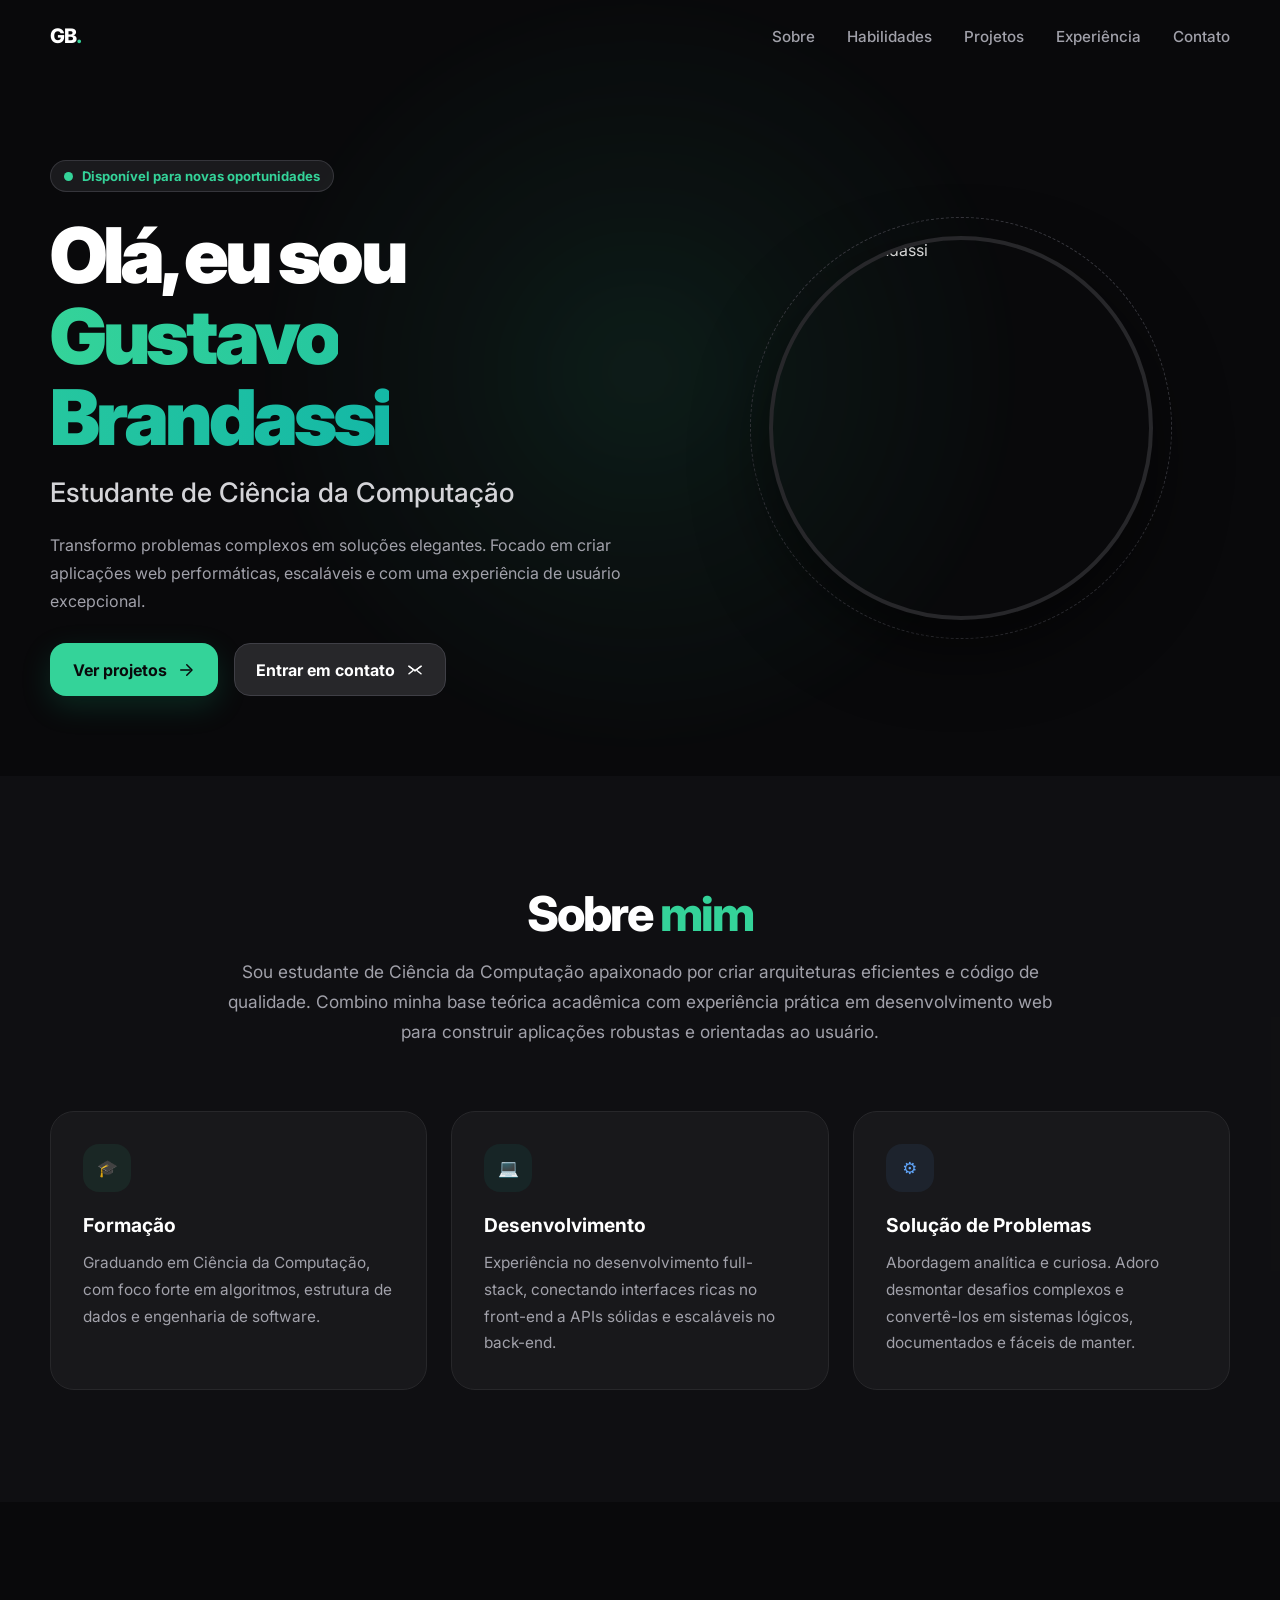
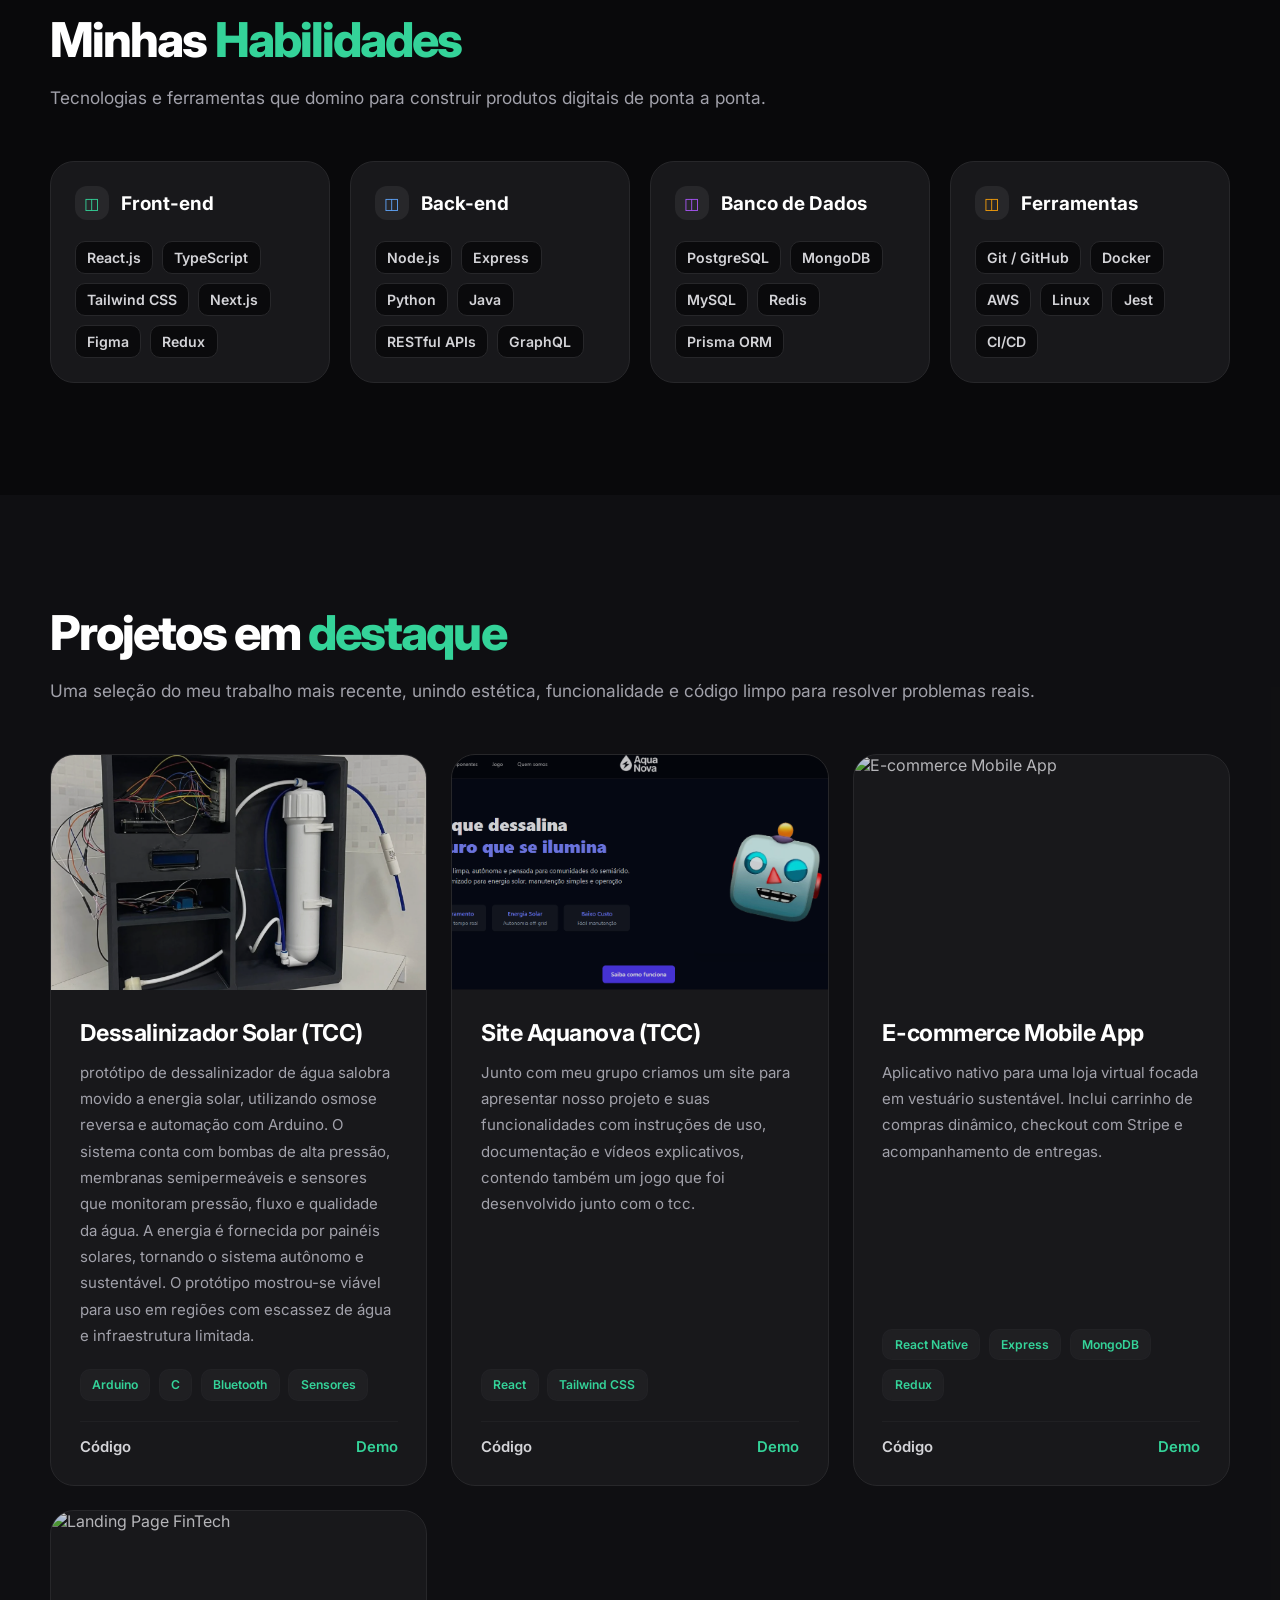
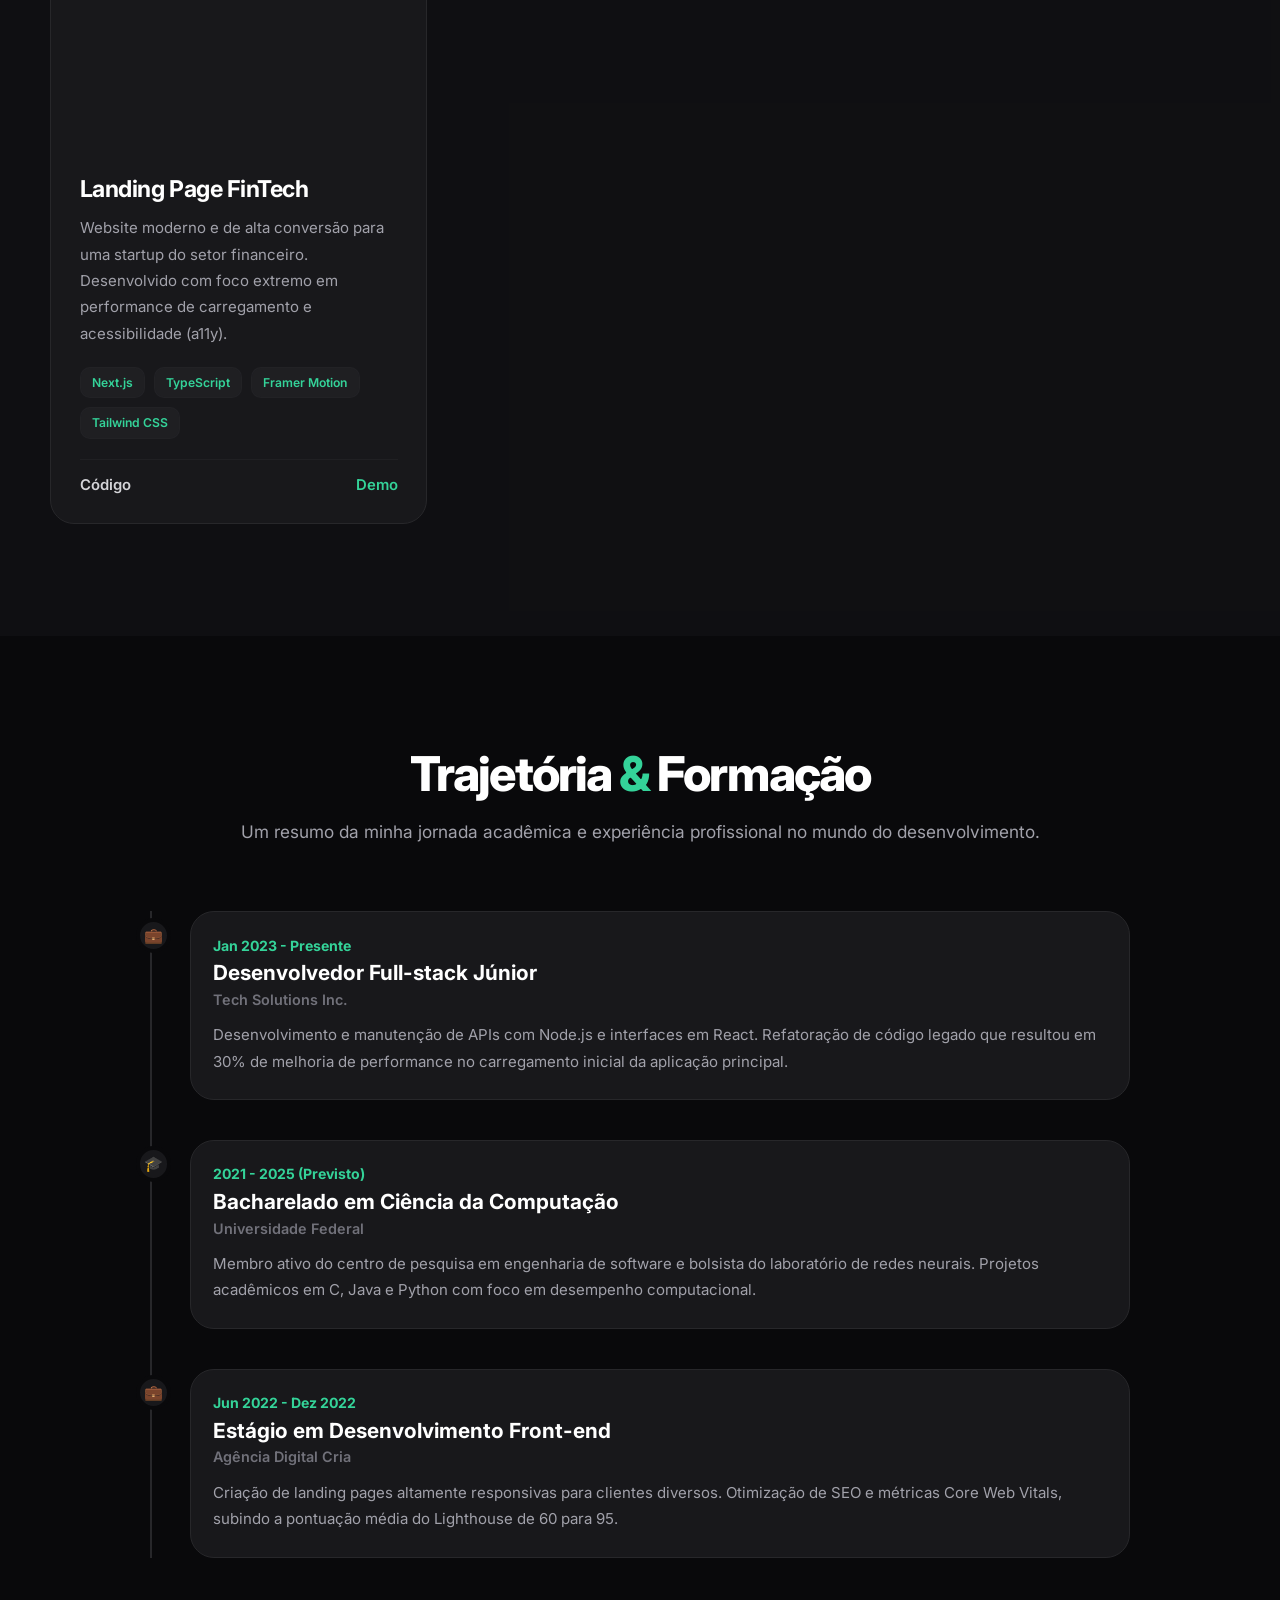
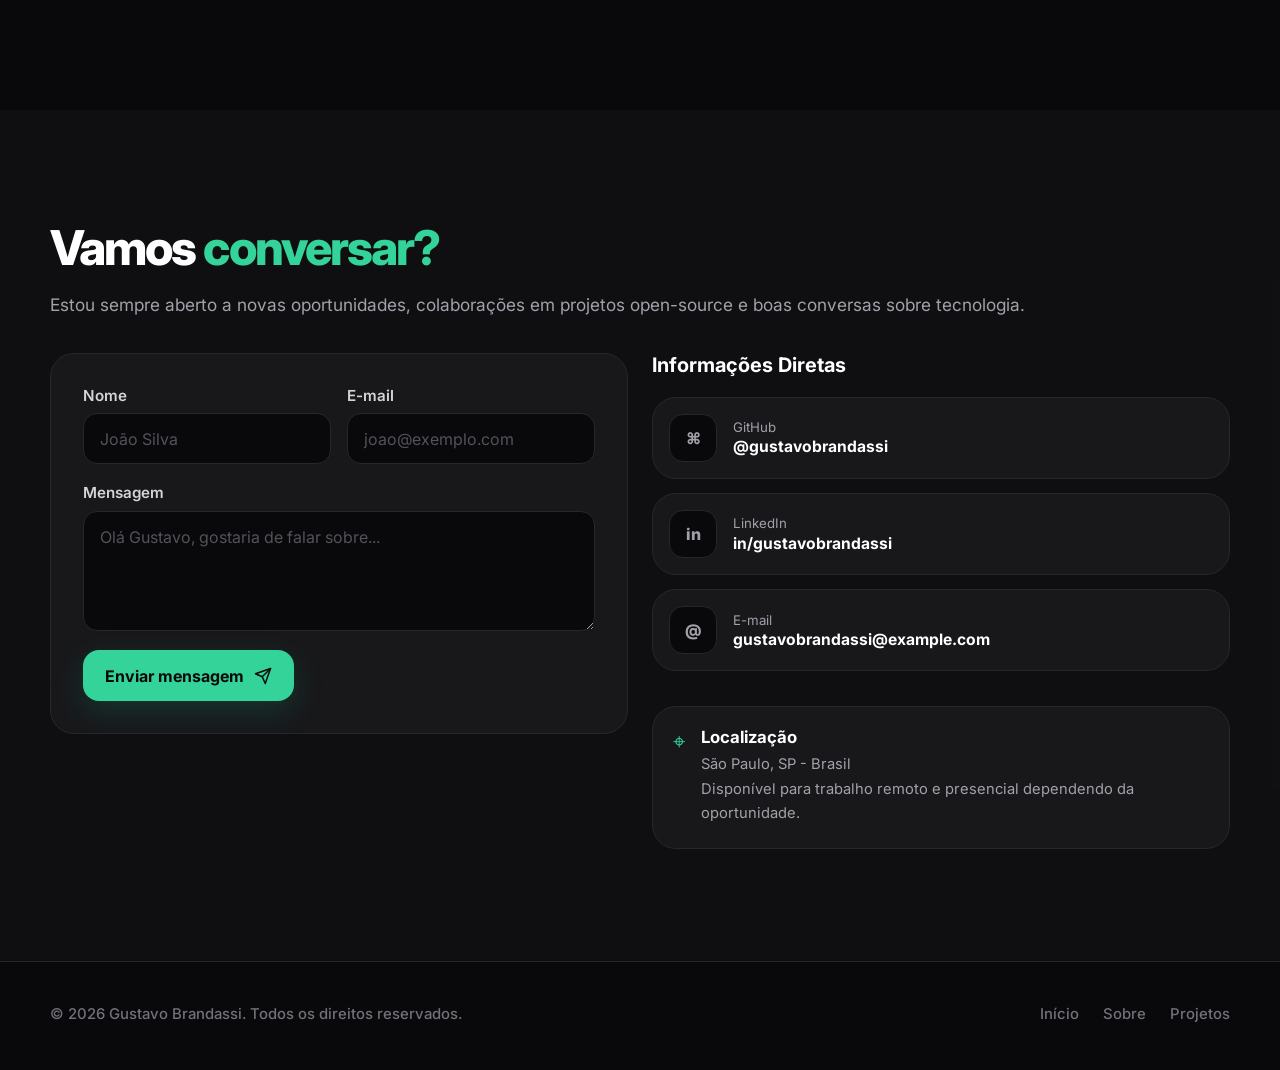
==== index.html @ c61f220d "quase pronto" ====
<!DOCTYPE html>
<html lang="pt-BR">
<head>
  <meta charset="UTF-8" />
  <meta name="viewport" content="width=device-width, initial-scale=1.0" />
  <title>Modern Personal Portfolio</title>
  <meta name="description" content="Portfólio pessoal de Gustavo Brandassi, estudante de Ciência da Computação." />
  <link rel="preconnect" href="https://fonts.googleapis.com">
  <link rel="preconnect" href="https://fonts.gstatic.com" crossorigin>
  <link href="https://fonts.googleapis.com/css2?family=Inter:wght@400;500;600;700;800;900&display=swap" rel="stylesheet">
  <link rel="stylesheet" href="styles.css" />
</head>
<body>
  <div class="page-shell">
    <header class="site-header" id="top">
      <div class="container nav-bar">
        <a class="brand" href="#hero">GB<span>.</span></a>

        <nav class="desktop-nav" aria-label="Navegação principal">
          <a href="#sobre">Sobre</a>
          <a href="#habilidades">Habilidades</a>
          <a href="#projetos">Projetos</a>
          <a href="#experiencia">Experiência</a>
          <a href="#contato">Contato</a>
        </nav>

        <button class="menu-toggle" type="button" aria-expanded="false" aria-controls="mobile-menu">
          <span class="sr-only">Abrir menu</span>
          <svg class="icon icon-menu" viewBox="0 0 24 24" aria-hidden="true"><path d="M4 6h16M4 12h16M4 18h16"/></svg>
          <svg class="icon icon-close" viewBox="0 0 24 24" aria-hidden="true"><path d="M6 6l12 12M18 6L6 18"/></svg>
        </button>
      </div>

      <div class="mobile-menu" id="mobile-menu">
        <a href="#sobre">Sobre</a>
        <a href="#habilidades">Habilidades</a>
        <a href="#projetos">Projetos</a>
        <a href="#experiencia">Experiência</a>
        <a href="#contato">Contato</a>
      </div>
    </header>

    <main>
      <section class="hero section" id="hero">
        <div class="hero-glow"></div>
        <div class="container hero-grid">
          <div class="hero-copy reveal">
            <div class="pill">
              <span class="pulse-dot"></span>
              Disponível para novas oportunidades
            </div>
            <h1>Olá, eu sou <br><span>Gustavo Brandassi</span></h1>
            <h2>Estudante de Ciência da Computação <br class="hide-sm"> </h2>
            <p>Transformo problemas complexos em soluções elegantes. Focado em criar aplicações web performáticas, escaláveis e com uma experiência de usuário excepcional.</p>
            <div class="hero-actions">
              <a class="btn btn-primary" href="#projetos">Ver projetos <svg class="btn-icon" viewBox="0 0 24 24" aria-hidden="true"><path d="M5 12h12M13 5l7 7-7 7"/></svg></a>
              <a class="btn btn-secondary" href="#contato">Entrar em contato <svg class="btn-icon" viewBox="0 0 24 24" aria-hidden="true"><path d="M4 4h16v16H4z" opacity="0"/><path d="M4 7l8 6 8-6"/><path d="M4 7l8 6 8-6"/><path d="M4 17l5-4"/><path d="M20 17l-5-4"/></svg></a>
            </div>
          </div>
          <div class="hero-visual reveal reveal-delay-1">
            <div class="portrait-ring">
              <div class="portrait-wrap">
                <img src="curriculo.png" alt="Gustavo Brandassi" />
              </div>
              <div class="spin-ring"></div>
            </div>
          </div>
        </div>
      </section>

      <section class="section alt-bg" id="sobre">
        <div class="container">
          <div class="section-intro center reveal">
            <h2>Sobre <span>mim</span></h2>
            <p>Sou estudante de Ciência da Computação apaixonado por criar arquiteturas eficientes e código de qualidade. Combino minha base teórica acadêmica com experiência prática em desenvolvimento web para construir aplicações robustas e orientadas ao usuário.</p>
          </div>
          <div class="card-grid three-up">
            <article class="info-card reveal">
              <div class="card-icon emerald">🎓</div>
              <h3>Formação</h3>
              <p>Graduando em Ciência da Computação, com foco forte em algoritmos, estrutura de dados e engenharia de software.</p>
            </article>
            <article class="info-card reveal reveal-delay-1">
              <div class="card-icon teal">💻</div>
              <h3>Desenvolvimento</h3>
              <p>Experiência no desenvolvimento full-stack, conectando interfaces ricas no front-end a APIs sólidas e escaláveis no back-end.</p>
            </article>
            <article class="info-card reveal reveal-delay-2">
              <div class="card-icon blue">⚙️</div>
              <h3>Solução de Problemas</h3>
              <p>Abordagem analítica e curiosa. Adoro desmontar desafios complexos e convertê-los em sistemas lógicos, documentados e fáceis de manter.</p>
            </article>
          </div>
        </div>
      </section>

      <section class="section" id="habilidades">
        <div class="container">
          <div class="section-header reveal">
            <div>
              <h2>Minhas <span>Habilidades</span></h2>
              <p>Tecnologias e ferramentas que domino para construir produtos digitais de ponta a ponta.</p>
            </div>
          </div>
          <div class="skills-grid">
            <article class="skill-card reveal">
              <div class="skill-title"><span class="skill-badge green">◫</span><h3>Front-end</h3></div>
              <div class="tags">
                <span>React.js</span><span>TypeScript</span><span>Tailwind CSS</span><span>Next.js</span><span>Figma</span><span>Redux</span>
              </div>
            </article>
            <article class="skill-card reveal reveal-delay-1">
              <div class="skill-title"><span class="skill-badge blue">◫</span><h3>Back-end</h3></div>
              <div class="tags">
                <span>Node.js</span><span>Express</span><span>Python</span><span>Java</span><span>RESTful APIs</span><span>GraphQL</span>
              </div>
            </article>
            <article class="skill-card reveal reveal-delay-2">
              <div class="skill-title"><span class="skill-badge purple">◫</span><h3>Banco de Dados</h3></div>
              <div class="tags">
                <span>PostgreSQL</span><span>MongoDB</span><span>MySQL</span><span>Redis</span><span>Prisma ORM</span>
              </div>
            </article>
            <article class="skill-card reveal reveal-delay-3">
              <div class="skill-title"><span class="skill-badge amber">◫</span><h3>Ferramentas</h3></div>
              <div class="tags">
                <span>Git / GitHub</span><span>Docker</span><span>AWS</span><span>Linux</span><span>Jest</span><span>CI/CD</span>
              </div>
            </article>
          </div>
        </div>
      </section>

      <section class="section alt-bg" id="projetos">
        <div class="container">
          <div class="section-header reveal">
            <div>
              <h2>Projetos em <span>destaque</span></h2>
              <p>Uma seleção do meu trabalho mais recente, unindo estética, funcionalidade e código limpo para resolver problemas reais.</p>
            </div>
          </div>
          <div class="projects-grid">
            <article class="project-card reveal">
              <div class="project-image">
                <img src="tcc.png" alt="protótipo de dessalinizador solar" />
              </div>
              <div class="project-body">
                <h3>Dessalinizador Solar (TCC)</h3>
                <p>protótipo de dessalinizador de água salobra movido a energia solar, utilizando osmose reversa e automação com Arduino. O sistema conta com bombas de alta pressão, membranas semipermeáveis e sensores que monitoram pressão, fluxo e qualidade da água. A energia é fornecida por painéis solares, tornando o sistema autônomo e sustentável. O protótipo mostrou-se viável para uso em regiões com escassez de água e infraestrutura limitada.</p>
                <div class="tags project-tags"><span>Arduino</span><span>C</span><span>Bluetooth</span><span>Sensores</span></div>
                <div class="project-links">
                  <a href="https://github.com/Brandassi/tcc/tree/main" target="_blank" rel="noreferrer">Código</a>
                  <a class="demo" href="https://example.com" target="_blank" rel="noreferrer">Demo</a>
                </div>
              </div>
            </article>

            <article class="project-card reveal">
              <div class="project-image">
                <img src="site.png" alt="Site Aquanova (TCC)" />
              </div>
              <div class="project-body">
                <h3>Site Aquanova (TCC)</h3>
                <p>Junto com meu grupo criamos um site para apresentar nosso projeto e suas funcionalidades com instruções de uso, documentação e vídeos explicativos, contendo também um jogo que foi desenvolvido junto com o tcc.</p>
                <div class="tags project-tags"><span>React</span><span>Tailwind CSS</span></div>
                <div class="project-links">
                  <a href="https://github.com/Brandassi/aquanova-site" target="_blank" rel="noreferrer">Código</a>
                  <a class="demo" href="https://aquanova-site.vercel.app" target="_blank" rel="noreferrer">Demo</a>
                </div>
              </div>
            </article>

            <article class="project-card reveal reveal-delay-1">
              <div class="project-image">
                <img src="https://images.unsplash.com/photo-1598520106798-b5dfe0af5026?crop=entropy&cs=tinysrgb&fit=max&fm=jpg&ixid=M3w3Nzg4Nzd8MHwxfHNlYXJjaHwxfHxvbmxpbmUlMjBzaG9wcGluZyUyMGNvZGUlMjBzY3JlZW58ZW58MXx8fHwxNzc2MTE4ODY5fDA&ixlib=rb-4.1.0&q=80&w=1080" alt="E-commerce Mobile App" />
              </div>
              <div class="project-body">
                <h3>E-commerce Mobile App</h3>
                <p>Aplicativo nativo para uma loja virtual focada em vestuário sustentável. Inclui carrinho de compras dinâmico, checkout com Stripe e acompanhamento de entregas.</p>
                <div class="tags project-tags"><span>React Native</span><span>Express</span><span>MongoDB</span><span>Redux</span></div>
                <div class="project-links">
                  <a href="https://github.com" target="_blank" rel="noreferrer">Código</a>
                  <a class="demo" href="https://example.com" target="_blank" rel="noreferrer">Demo</a>
                </div>
              </div>
            </article>

            <article class="project-card reveal reveal-delay-2">
              <div class="project-image">
                <img src="https://images.unsplash.com/photo-1634084462412-b54873c0a56d?crop=entropy&cs=tinysrgb&fit=max&fm=jpg&ixid=M3w3Nzg4Nzd8MHwxfHNlYXJjaHwxfHxtaW5pbWFsaXN0JTIwbGFuZGluZyUyMHBhZ2UlMjB3ZWIlMjBkZXNpZ258ZW58MXx8fHwxNzc2MTE4ODY0fDA&ixlib=rb-4.1.0&q=80&w=1080" alt="Landing Page FinTech" />
              </div>
              <div class="project-body">
                <h3>Landing Page FinTech</h3>
                <p>Website moderno e de alta conversão para uma startup do setor financeiro. Desenvolvido com foco extremo em performance de carregamento e acessibilidade (a11y).</p>
                <div class="tags project-tags"><span>Next.js</span><span>TypeScript</span><span>Framer Motion</span><span>Tailwind CSS</span></div>
                <div class="project-links">
                  <a href="https://github.com" target="_blank" rel="noreferrer">Código</a>
                  <a class="demo" href="https://example.com" target="_blank" rel="noreferrer">Demo</a>
                </div>
              </div>
            </article>
          </div>
        </div>
      </section>

      <section class="section" id="experiencia">
        <div class="container narrow">
          <div class="section-intro center reveal">
            <h2>Trajetória <span>&</span> Formação</h2>
            <p>Um resumo da minha jornada acadêmica e experiência profissional no mundo do desenvolvimento.</p>
          </div>

          <div class="timeline">
            <div class="timeline-line"></div>
            <article class="timeline-item reveal">
              <div class="timeline-dot">💼</div>
              <div class="timeline-card">
                <span class="date">Jan 2023 - Presente</span>
                <h3>Desenvolvedor Full-stack Júnior</h3>
                <span class="company">Tech Solutions Inc.</span>
                <p>Desenvolvimento e manutenção de APIs com Node.js e interfaces em React. Refatoração de código legado que resultou em 30% de melhoria de performance no carregamento inicial da aplicação principal.</p>
              </div>
            </article>
            <article class="timeline-item reveal reveal-delay-1 reverse">
              <div class="timeline-dot">🎓</div>
              <div class="timeline-card">
                <span class="date">2021 - 2025 (Previsto)</span>
                <h3>Bacharelado em Ciência da Computação</h3>
                <span class="company">Universidade Federal</span>
                <p>Membro ativo do centro de pesquisa em engenharia de software e bolsista do laboratório de redes neurais. Projetos acadêmicos em C, Java e Python com foco em desempenho computacional.</p>
              </div>
            </article>
            <article class="timeline-item reveal reveal-delay-2">
              <div class="timeline-dot">💼</div>
              <div class="timeline-card">
                <span class="date">Jun 2022 - Dez 2022</span>
                <h3>Estágio em Desenvolvimento Front-end</h3>
                <span class="company">Agência Digital Cria</span>
                <p>Criação de landing pages altamente responsivas para clientes diversos. Otimização de SEO e métricas Core Web Vitals, subindo a pontuação média do Lighthouse de 60 para 95.</p>
              </div>
            </article>
          </div>
        </div>
      </section>

      <section class="section alt-bg" id="contato">
        <div class="container">
          <div class="section-header reveal contact-header">
            <div>
              <h2>Vamos <span>conversar?</span></h2>
              <p>Estou sempre aberto a novas oportunidades, colaborações em projetos open-source e boas conversas sobre tecnologia.</p>
            </div>
          </div>
          <div class="contact-grid">
            <div class="contact-form-card reveal">
              <form class="contact-form" name="contact" method="POST" data-netlify="true">
                <input type="hidden" name="form-name" value="contact" />

                <div class="two-col">
                  <div class="field">
                    <label for="name">Nome</label>
                    <input id="name" name="name" type="text" placeholder="João Silva" required />
                  </div>

                  <div class="field">
                    <label for="email">E-mail</label>
                    <input id="email" name="email" type="email" placeholder="joao@exemplo.com" required />
                  </div>
                </div>

                <div class="field">
                  <label for="message">Mensagem</label>
                  <textarea
                    id="message"
                    name="message"
                    rows="4"
                    placeholder="Olá Gustavo, gostaria de falar sobre..."
                    required
                  ></textarea>
                </div>

                <button class="btn btn-primary submit-btn" type="submit">
                  Enviar mensagem
                  <svg class="btn-icon" viewBox="0 0 24 24" aria-hidden="true">
                    <path d="M22 2L11 13"></path>
                    <path d="M22 2l-7 20-4-9-9-4 20-7z"></path>
                  </svg>
                </button>
              </form>
            </div>
            <div class="contact-aside reveal reveal-delay-1">
              <div class="direct-info">
                <h3>Informações Diretas</h3>
                <a class="social-row" href="https://github.com/gustavobrandassi" target="_blank" rel="noreferrer">
                  <span class="social-icon">⌘</span>
                  <span><small>GitHub</small><strong>@gustavobrandassi</strong></span>
                </a>
                <a class="social-row" href="https://linkedin.com/in/gustavobrandassi" target="_blank" rel="noreferrer">
                  <span class="social-icon">in</span>
                  <span><small>LinkedIn</small><strong>in/gustavobrandassi</strong></span>
                </a>
                <a class="social-row" href="mailto:gustavobrandassi@example.com">
                  <span class="social-icon">@</span>
                  <span><small>E-mail</small><strong>gustavobrandassi@example.com</strong></span>
                </a>
              </div>
              <div class="location-card">
                <div class="location-icon">⌖</div>
                <div>
                  <h4>Localização</h4>
                  <p>São Paulo, SP - Brasil<br>Disponível para trabalho remoto e presencial dependendo da oportunidade.</p>
                </div>
              </div>
            </div>
          </div>
        </div>
      </section>
    </main>

    <footer class="site-footer">
      <div class="container footer-inner">
        <p>&copy; <span id="year"></span> Gustavo Brandassi. Todos os direitos reservados.</p>
        <div class="footer-links">
          <a href="#hero">Início</a>
          <a href="#sobre">Sobre</a>
          <a href="#projetos">Projetos</a>
        </div>
      </div>
    </footer>
  </div>
  <script src="script.js"></script>
</body>
</html>
---- styles.css ----
* { box-sizing: border-box; }
html { scroll-behavior: smooth; }
body {
  margin: 0;
  font-family: Inter, system-ui, -apple-system, BlinkMacSystemFont, "Segoe UI", sans-serif;
  background: #09090b;
  color: #d4d4d8;
  -webkit-font-smoothing: antialiased;
  text-rendering: optimizeLegibility;
}
a { color: inherit; text-decoration: none; }
img { display: block; width: 100%; }
button, input, textarea { font: inherit; }
section { position: relative; }

:root {
  --bg: #09090b;
  --bg-alt: rgba(24, 24, 27, 0.65);
  --panel: #111114;
  --panel-2: #18181b;
  --border: rgba(39, 39, 42, 1);
  --text: #d4d4d8;
  --muted: #a1a1aa;
  --soft: #71717a;
  --white: #fff;
  --accent: #34d399;
  --accent-2: #14b8a6;
  --accent-3: #60a5fa;
  --accent-4: #a855f7;
  --accent-5: #f59e0b;
}

.container {
  width: min(1180px, calc(100% - 3rem));
  margin: 0 auto;
}
.narrow { width: min(980px, calc(100% - 3rem)); }
.section { padding: 7rem 0; }
.alt-bg { background: rgba(24, 24, 27, 0.45); }

.sr-only {
  position: absolute; width: 1px; height: 1px; padding: 0; margin: -1px;
  overflow: hidden; clip: rect(0,0,0,0); white-space: nowrap; border: 0;
}

.site-header {
  position: fixed; inset: 0 0 auto 0; z-index: 50;
  padding: 1.5rem 0;
  transition: background .25s ease, padding .25s ease, border-color .25s ease, box-shadow .25s ease;
}
.site-header.scrolled {
  background: rgba(9, 9, 11, .82);
  backdrop-filter: blur(14px);
  border-bottom: 1px solid rgba(39,39,42,.7);
  box-shadow: 0 1px 0 rgba(255,255,255,.02);
  padding: 1rem 0;
}
.nav-bar { display: flex; align-items: center; justify-content: space-between; gap: 1rem; }
.brand {
  font-size: 1.25rem; font-weight: 800; letter-spacing: -.04em; color: var(--white);
}
.brand span { color: var(--accent); }
.desktop-nav { display: flex; align-items: center; gap: 2rem; }
.desktop-nav a {
  font-size: .95rem; font-weight: 500; color: #a1a1aa; transition: color .2s ease;
}
.desktop-nav a:hover { color: var(--accent); }
.menu-toggle {
  display: none; width: 46px; height: 46px; border-radius: 14px;
  border: 1px solid var(--border); background: rgba(17,17,20,.9); color: #d4d4d8;
  align-items: center; justify-content: center; cursor: pointer;
}
.menu-toggle .icon { width: 22px; height: 22px; fill: none; stroke: currentColor; stroke-width: 1.8; stroke-linecap: round; stroke-linejoin: round; }
.icon-close { display: none; }
.mobile-menu {
  display: none; position: absolute; top: 100%; left: 0; right: 0;
  background: #111114; border-bottom: 1px solid var(--border); padding: 1rem 1.5rem 1.25rem;
}
.mobile-menu a { display: block; padding: .7rem 0; font-size: 1.05rem; color: #d4d4d8; }
.mobile-menu.open { display: block; }
.menu-open .icon-menu { display: none; }
.menu-open .icon-close { display: block; }

.hero { padding-top: 10rem; padding-bottom: 5rem; overflow: hidden; }
.hero-grid { display: grid; grid-template-columns: 1.05fr .95fr; gap: 3rem; align-items: center; }
.hero-glow {
  position: absolute; left: 50%; top: 48%; transform: translate(-50%, -50%);
  width: min(800px, 88vw); aspect-ratio: 1; border-radius: 999px;
  background: radial-gradient(circle, rgba(52,211,153,.12) 0%, rgba(52,211,153,.06) 30%, rgba(52,211,153,0) 70%);
  filter: blur(24px); pointer-events: none; opacity: .85;
}
.hero-copy { position: relative; z-index: 1; }
.pill {
  display: inline-flex; align-items: center; gap: .6rem; padding: .45rem .8rem;
  border-radius: 999px; background: rgba(39,39,42,.6); border: 1px solid rgba(63,63,70,.75);
  color: var(--accent); font-size: .82rem; font-weight: 700; margin-bottom: 1.5rem;
}
.pulse-dot { width: .55rem; height: .55rem; border-radius: 999px; background: var(--accent); box-shadow: 0 0 0 0 rgba(52,211,153,.45); animation: pulse 1.8s infinite; }
.hero h1 { margin: 0 0 1rem; color: var(--white); font-size: clamp(2.8rem, 6vw, 5rem); line-height: 1.05; letter-spacing: -.05em; font-weight: 900; }
.hero h1 span { background: linear-gradient(90deg, #34d399 0%, #14b8a6 100%); -webkit-background-clip: text; background-clip: text; color: transparent; }
.hero h2 { margin: 0 0 1.25rem; font-size: clamp(1.2rem, 2.1vw, 2rem); line-height: 1.35; color: #d4d4d8; font-weight: 500; }
.hero p { max-width: 38rem; margin: 0 0 1.8rem; color: var(--muted); line-height: 1.75; font-size: 1rem; }
.hero-actions { display: flex; flex-wrap: wrap; gap: 1rem; }
.btn {
  display: inline-flex; align-items: center; justify-content: center; gap: .65rem;
  padding: .95rem 1.35rem; border-radius: 16px; border: 1px solid transparent;
  font-weight: 700; transition: transform .2s ease, background .2s ease, border-color .2s ease, color .2s ease, box-shadow .2s ease;
}
.btn:hover { transform: translateY(-1px); }
.btn-primary { background: var(--accent); color: #09090b; box-shadow: 0 10px 30px rgba(16,185,129,.18); }
.btn-primary:hover { background: #4ade80; }
.btn-secondary { background: #27272a; color: #fff; border-color: #3f3f46; }
.btn-secondary:hover { background: #32323a; }
.btn-icon { width: 18px; height: 18px; fill: none; stroke: currentColor; stroke-width: 2; stroke-linecap: round; stroke-linejoin: round; }
.hero-visual { display: grid; place-items: center; }
.portrait-ring { position: relative; width: min(24rem, 100%); aspect-ratio: 1; display: grid; place-items: center; }
.portrait-wrap {
  width: 100%; height: 100%; border-radius: 999px; overflow: hidden;
  border: 4px solid #27272a; box-shadow: 0 30px 70px rgba(0,0,0,.55); z-index: 2;
}
.portrait-wrap img { width: 100%; height: 100%; object-fit: cover; filter: grayscale(100%); transition: filter .5s ease, transform .7s ease; }
.portrait-wrap:hover img { filter: grayscale(0%); transform: scale(1.03); }
.spin-ring {
  position: absolute; inset: -5%; border-radius: 999px; border: 1px dashed #3f3f46; opacity: .9; animation: spin 22s linear infinite;
}

.section-intro.center { text-align: center; max-width: 54rem; margin: 0 auto 4rem; }
.section-intro h2, .section-header h2 {
  margin: 0 0 1rem; color: #fff; font-size: clamp(2rem, 4vw, 3rem); letter-spacing: -.04em; line-height: 1.1; font-weight: 800;
}
.section-intro h2 span, .section-header h2 span { color: var(--accent); }
.section-intro p, .section-header p { margin: 0; color: var(--muted); line-height: 1.75; font-size: 1.08rem; }
.section-header { display: flex; justify-content: space-between; align-items: flex-end; margin-bottom: 3rem; }
.contact-header { margin-bottom: 2rem; }

.card-grid.three-up { display: grid; grid-template-columns: repeat(3, 1fr); gap: 1.5rem; }
.info-card, .skill-card, .project-card, .timeline-card, .contact-form-card, .location-card, .social-row {
  background: #18181b; border: 1px solid var(--border); border-radius: 24px;
}
.info-card { padding: 2rem; }
.info-card h3 { color: #fff; margin: 0 0 .8rem; font-size: 1.2rem; }
.info-card p { margin: 0; color: var(--muted); line-height: 1.75; font-size: .96rem; }
.card-icon {
  width: 3rem; height: 3rem; display: grid; place-items: center; border-radius: 16px; margin-bottom: 1.3rem;
  background: rgba(255,255,255,.04); font-size: 1.05rem;
}
.card-icon.emerald { color: var(--accent); background: rgba(52,211,153,.08); }
.card-icon.teal { color: var(--accent-2); background: rgba(20,184,166,.08); }
.card-icon.blue { color: var(--accent-3); background: rgba(96,165,250,.08); }

.skills-grid { display: grid; grid-template-columns: repeat(4, 1fr); gap: 1.25rem; }
.skill-card { padding: 1.5rem; }
.skill-title { display: flex; align-items: center; gap: .8rem; margin-bottom: 1.3rem; }
.skill-title h3 { margin: 0; color: #fff; font-size: 1.18rem; }
.skill-badge { width: 2.1rem; height: 2.1rem; display: grid; place-items: center; border-radius: 12px; background: #27272a; color: #d4d4d8; }
.skill-badge.green { color: var(--accent); }
.skill-badge.blue { color: var(--accent-3); }
.skill-badge.purple { color: var(--accent-4); }
.skill-badge.amber { color: var(--accent-5); }
.tags { display: flex; flex-wrap: wrap; gap: .55rem; }
.tags span {
  padding: .45rem .7rem; border-radius: 10px; background: rgba(9,9,11,.9); color: #d4d4d8;
  border: 1px solid rgba(39,39,42,1); font-size: .88rem; font-weight: 600; transition: color .2s ease, border-color .2s ease;
}
.tags span:hover { color: var(--accent); border-color: rgba(52,211,153,.45); }

.projects-grid { display: grid; grid-template-columns: repeat(3, 1fr); gap: 1.5rem; }
.project-card { overflow: hidden; display: flex; flex-direction: column; transition: transform .2s ease, border-color .2s ease, box-shadow .2s ease; }
.project-card:hover { transform: translateY(-4px); border-color: rgba(52,211,153,.25); box-shadow: 0 18px 50px rgba(0,0,0,.28); }
.project-image { aspect-ratio: 16/10; overflow: hidden; }
.project-image img { width: 100%; height: 100%; object-fit: cover; opacity: .84; transition: transform .7s ease, opacity .4s ease; }
.project-card:hover .project-image img { transform: scale(1.05); opacity: 1; }
.project-body { padding: 1.8rem; display: flex; flex-direction: column; flex: 1; }
.project-body h3 { margin: 0 0 .8rem; color: #fff; font-size: 1.45rem; letter-spacing: -.02em; }
.project-body p { margin: 0 0 1.25rem; color: var(--muted); line-height: 1.75; font-size: .94rem; flex: 1; }
.project-tags { margin-bottom: 1.3rem; }
.project-tags span { background: rgba(39,39,42,.5); color: var(--accent); border-color: rgba(39,39,42,.5); font-size: .76rem; }
.project-links { display: flex; align-items: center; gap: 1rem; padding-top: 1rem; border-top: 1px solid rgba(39,39,42,.55); }
.project-links a { display: inline-flex; align-items: center; gap: .45rem; color: #d4d4d8; font-weight: 600; font-size: .93rem; }
.project-links a.demo { margin-left: auto; color: var(--accent); }
.project-links a:hover { color: #fff; }
.project-links a.demo:hover { color: #86efac; }

.timeline { position: relative; margin-top: 1rem; }
.timeline-line {
  position: absolute; left: 0; top: 0; bottom: 0; width: 2px; background: #27272a;
}
.timeline-item {
  position: relative; display: grid; grid-template-columns: 1fr; gap: 1rem; padding-left: 2.5rem; margin-bottom: 2.5rem;
}
.timeline-dot {
  position: absolute; left: -14px; top: .4rem; width: 2.2rem; height: 2.2rem; border-radius: 999px;
  display: grid; place-items: center; background: #18181b; border: 4px solid #09090b; color: var(--accent); font-size: .95rem; z-index: 2;
}
.timeline-card { padding: 1.4rem 1.4rem 1.5rem; }
.timeline-card .date { color: var(--accent); font-size: .88rem; font-weight: 700; }
.timeline-card h3 { color: #fff; margin: .4rem 0 0; font-size: 1.3rem; line-height: 1.2; }
.timeline-card .company { display: inline-block; color: #71717a; font-weight: 600; font-size: .9rem; margin-top: .3rem; }
.timeline-card p { margin: .85rem 0 0; color: var(--muted); line-height: 1.75; font-size: .94rem; }

.contact-grid { display: grid; grid-template-columns: 1fr 1fr; gap: 1.5rem; align-items: start; }
.contact-form-card { padding: 2rem; }
.contact-form { display: grid; gap: 1.2rem; }
.two-col { display: grid; grid-template-columns: repeat(2, 1fr); gap: 1rem; }
.field { display: grid; gap: .55rem; }
.field label { color: #d4d4d8; font-weight: 600; font-size: .95rem; }
.field input, .field textarea {
  width: 100%; padding: .9rem 1rem; border-radius: 14px; border: 1px solid #27272a; background: #09090b;
  color: #fff; outline: none; transition: border-color .2s ease, box-shadow .2s ease;
}
.field input::placeholder, .field textarea::placeholder { color: #52525b; }
.field input:focus, .field textarea:focus { border-color: var(--accent); box-shadow: 0 0 0 3px rgba(52,211,153,.14); }
.field textarea { resize: vertical; min-height: 120px; }
.submit-btn { width: fit-content; cursor: pointer; border: 0; }

.contact-aside { display: grid; gap: 1.25rem; }
.direct-info h3 { color: #fff; margin: 0 0 1.25rem; font-size: 1.25rem; }
.social-row {
  display: flex; align-items: center; gap: 1rem; padding: 1rem; margin-bottom: .9rem;
  transition: transform .2s ease, border-color .2s ease, background .2s ease;
}
.social-row:hover { transform: translateY(-1px); border-color: rgba(52,211,153,.32); background: #202024; }
.social-icon {
  width: 3rem; height: 3rem; min-width: 3rem; border-radius: 14px; display: grid; place-items: center;
  background: #09090b; border: 1px solid #27272a; color: #a1a1aa; font-weight: 800;
}
.social-row small { display: block; color: #a1a1aa; font-size: .83rem; margin-bottom: .1rem; }
.social-row strong { color: #fff; font-size: .98rem; }
.location-card { display: flex; gap: 1rem; padding: 1.25rem 1.25rem 1.4rem; align-items: flex-start; }
.location-icon { margin-top: .1rem; color: var(--accent); font-size: 1.35rem; }
.location-card h4 { color: #fff; margin: 0 0 .35rem; font-size: 1.05rem; }
.location-card p { margin: 0; color: var(--muted); line-height: 1.65; font-size: .92rem; }

.site-footer { padding: 1.8rem 0 2rem; border-top: 1px solid #27272a; background: #09090b; }
.footer-inner { display: flex; align-items: center; justify-content: space-between; gap: 1rem; }
.footer-inner p, .footer-links a { color: #71717a; font-weight: 500; font-size: .93rem; }
.footer-links { display: flex; gap: 1.5rem; }
.footer-links a:hover { color: #fff; }

.reveal { opacity: 0; transform: translateY(18px); transition: opacity .7s ease, transform .7s ease; }
.reveal.visible { opacity: 1; transform: translateY(0); }
.reveal-delay-1 { transition-delay: .12s; }
.reveal-delay-2 { transition-delay: .24s; }
.reveal-delay-3 { transition-delay: .36s; }

.hide-sm { display: inline; }

@keyframes pulse {
  0% { box-shadow: 0 0 0 0 rgba(52,211,153,.4); }
  70% { box-shadow: 0 0 0 14px rgba(52,211,153,0); }
  100% { box-shadow: 0 0 0 0 rgba(52,211,153,0); }
}
@keyframes spin { from { transform: rotate(0deg); } to { transform: rotate(360deg); } }

@media (max-width: 1100px) {
  .hero-grid, .contact-grid, .projects-grid, .skills-grid, .card-grid.three-up { grid-template-columns: 1fr 1fr; }
  .projects-grid { grid-template-columns: 1fr; }
  .skills-grid { grid-template-columns: 1fr 1fr; }
  .card-grid.three-up { grid-template-columns: 1fr; }
}

@media (max-width: 820px) {
  .desktop-nav { display: none; }
  .menu-toggle { display: inline-flex; }
  .hero { padding-top: 8.6rem; }
  .hero-grid, .contact-grid { grid-template-columns: 1fr; }
  .hero-grid { gap: 2rem; }
  .section-header { align-items: flex-start; }
  .footer-inner, .footer-links { flex-direction: column; }
  .footer-links { gap: .6rem; }
  .two-col { grid-template-columns: 1fr; }
}

@media (max-width: 640px) {
  .container, .narrow { width: min(100% - 1.5rem, 1180px); }
  .section { padding: 5.6rem 0; }
  .hero h1 { font-size: clamp(2.3rem, 12vw, 3.4rem); }
  .hero h2 { font-size: 1.1rem; }
  .hide-sm { display: none; }
  .portrait-ring { width: min(18rem, 100%); }
  .skills-grid { grid-template-columns: 1fr; }
  .section-header, .section-intro.center { margin-bottom: 2.25rem; }
  .contact-form-card, .skill-card, .info-card, .project-body, .timeline-card { border-radius: 20px; }
}
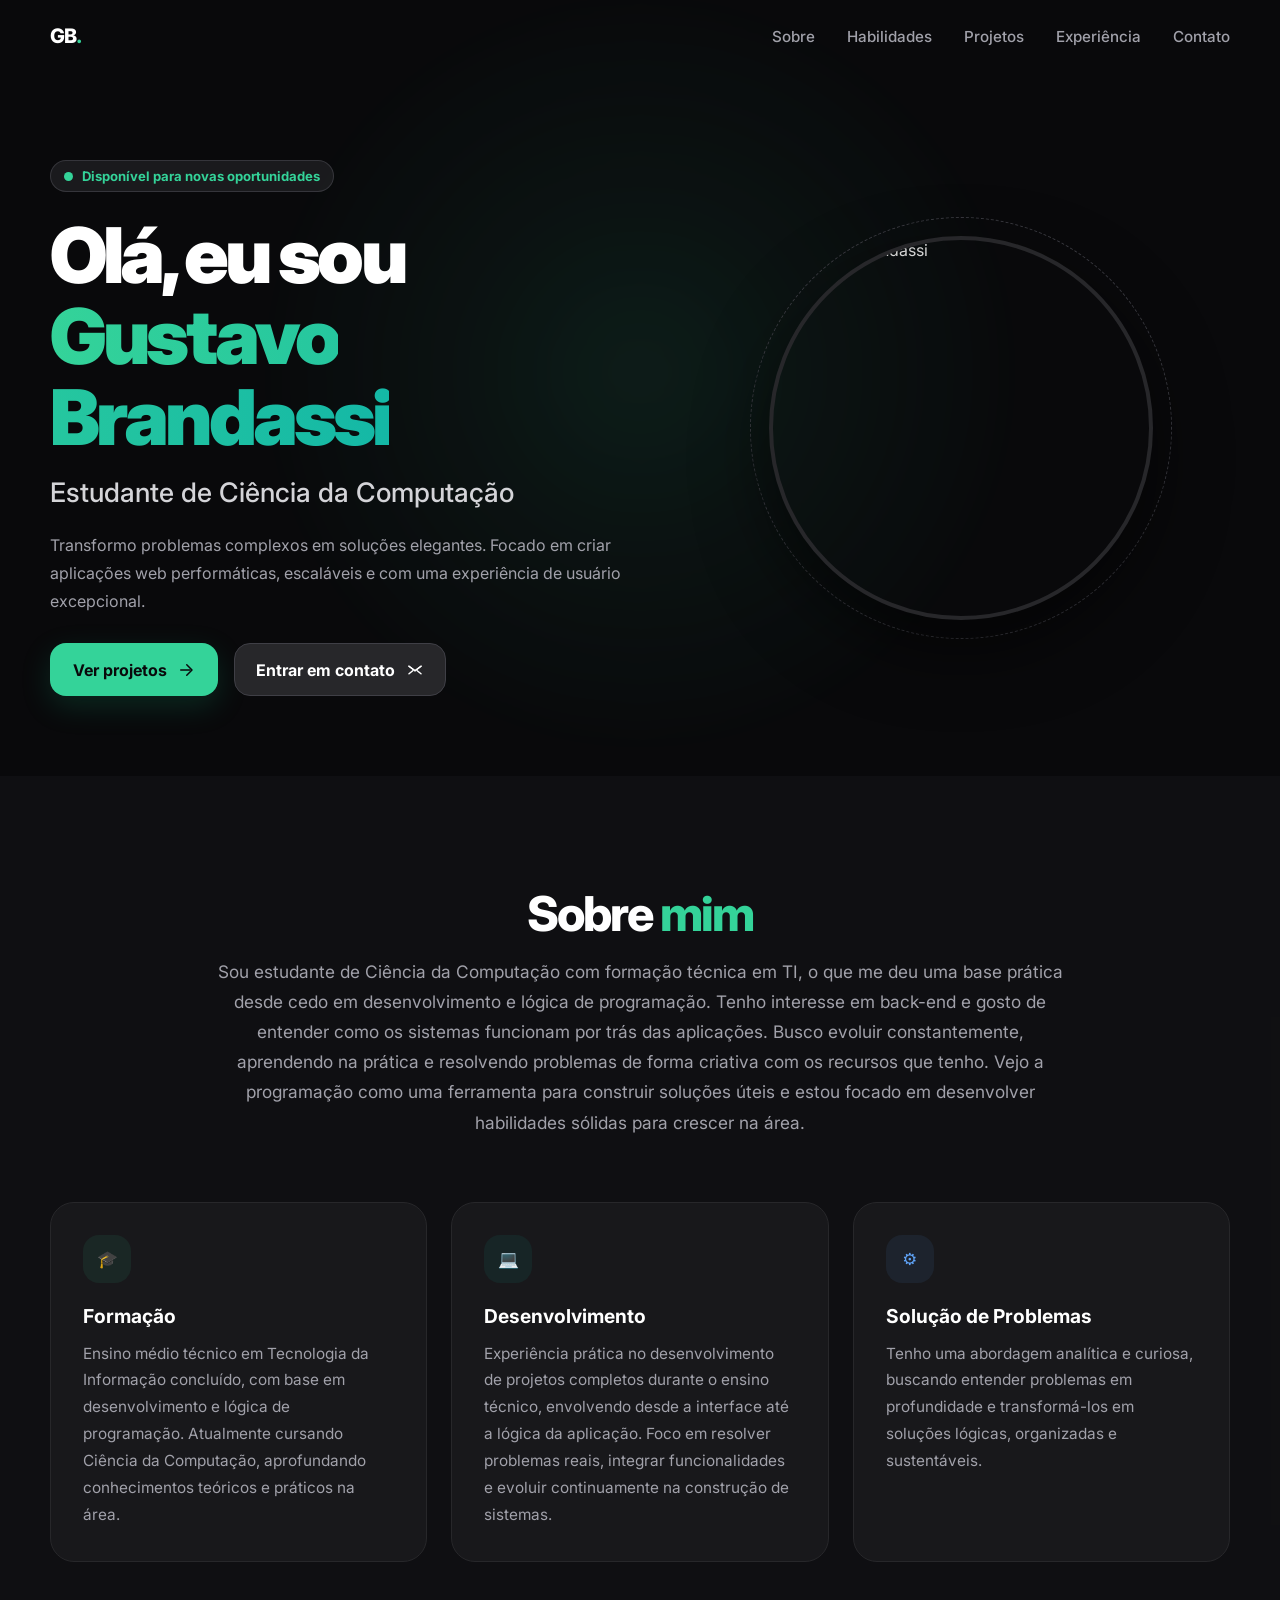
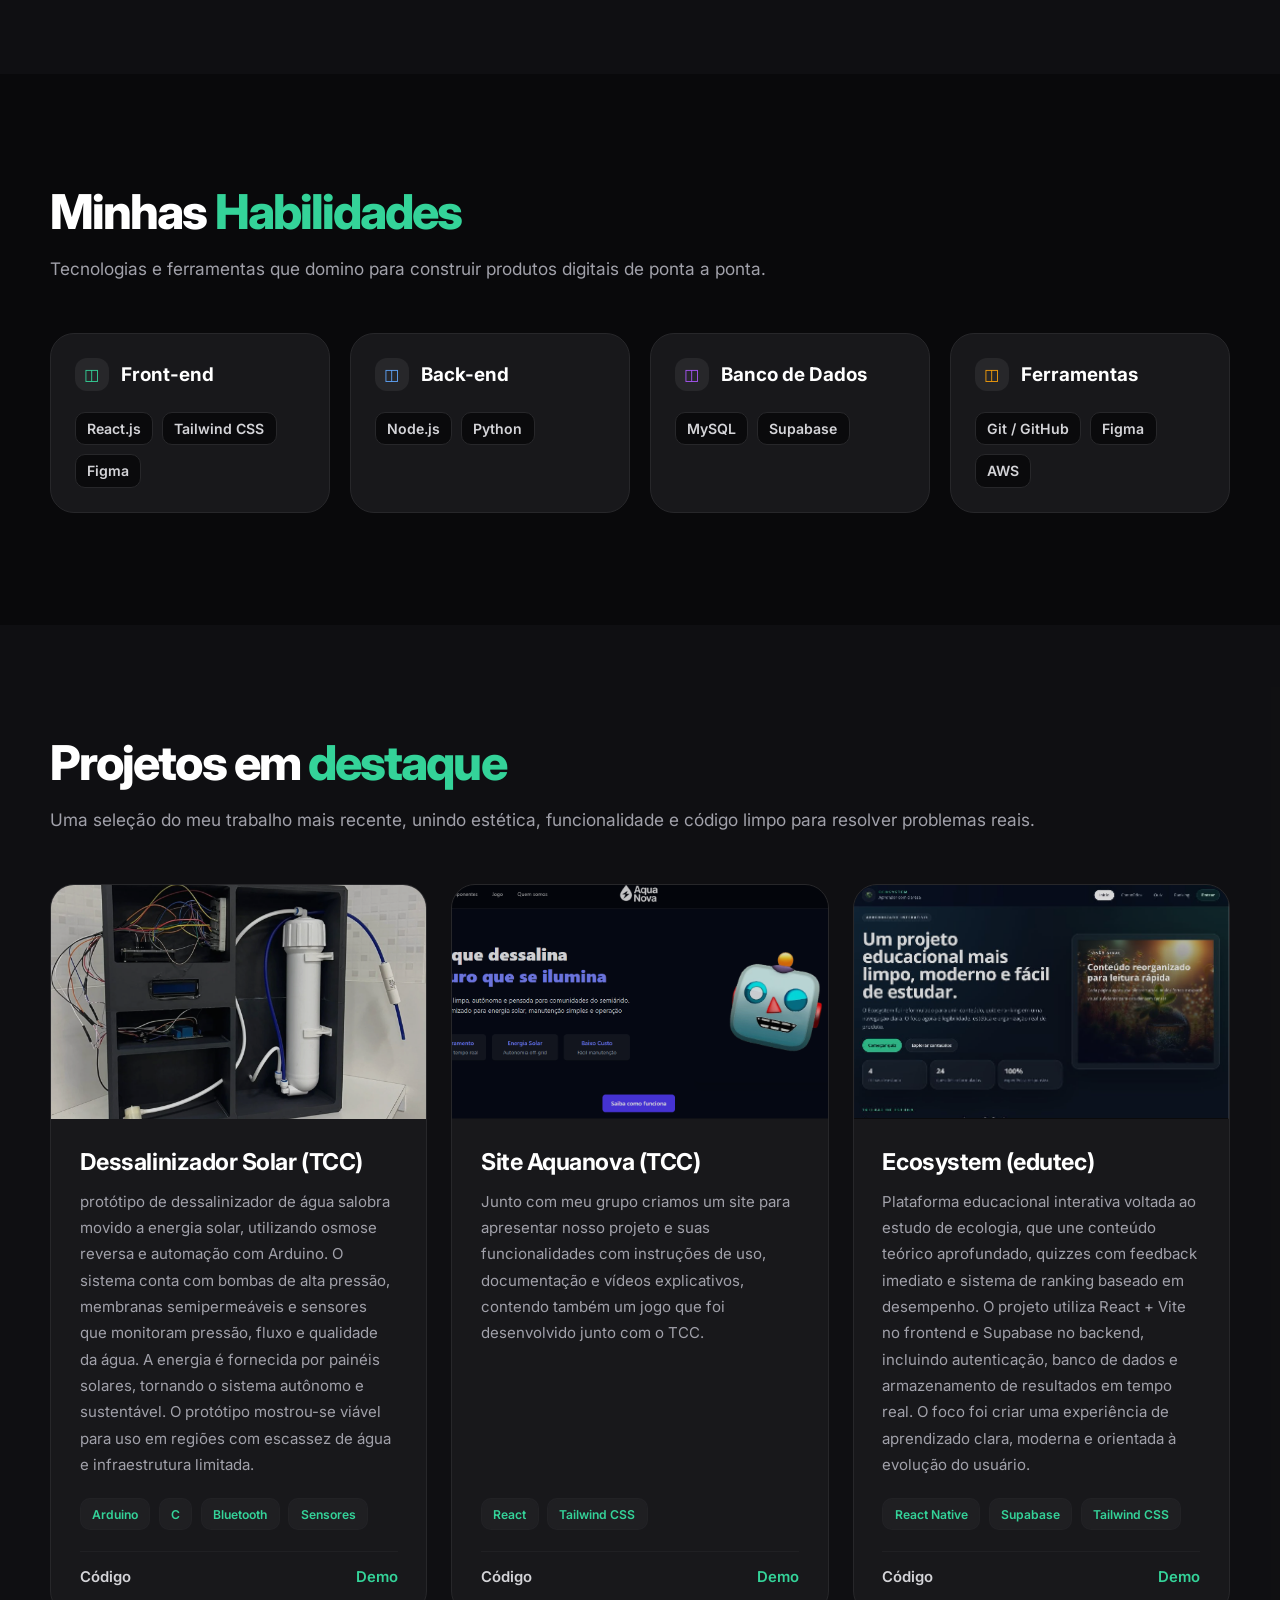
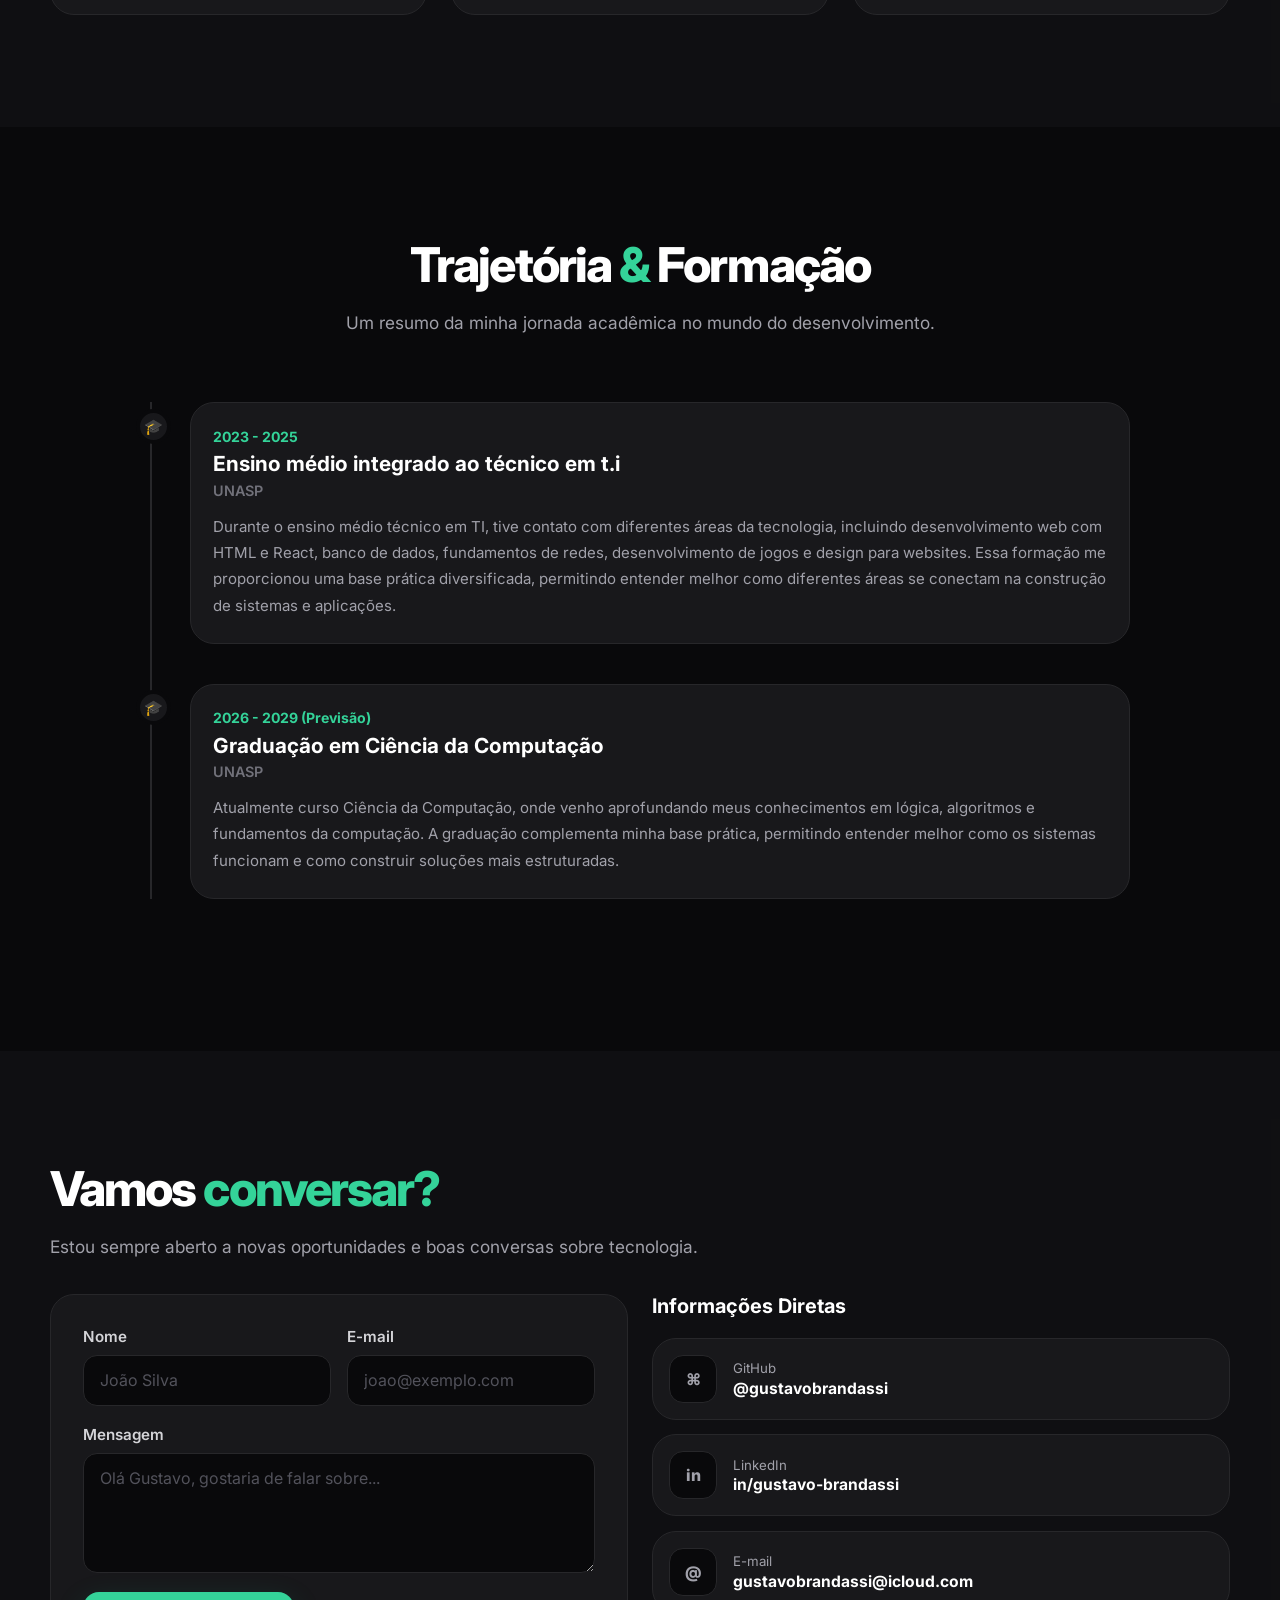
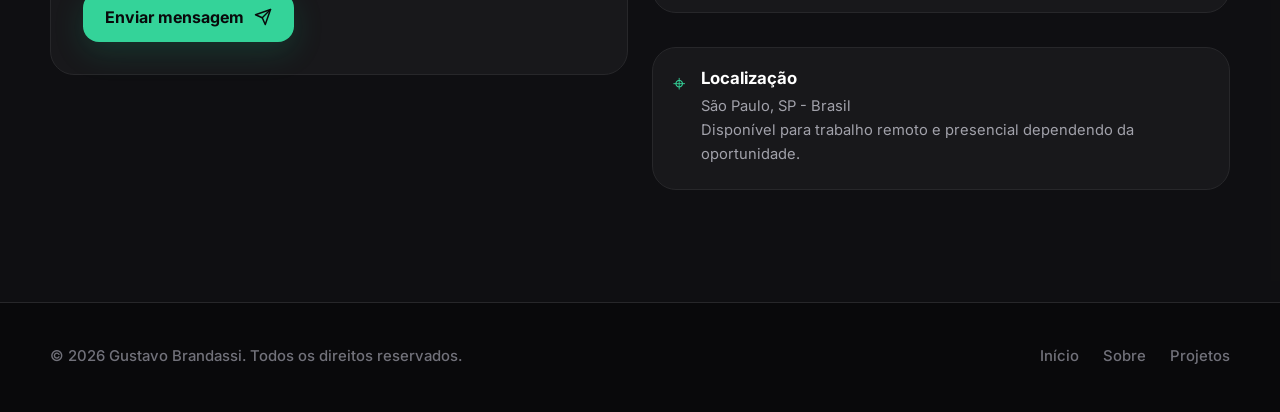
==== commit 35bdc07d: "ajustes de conflitos e quebras de codigos" ====
--- a/index.html
+++ b/index.html
@@ -3,12 +3,14 @@
 <head>
   <meta charset="UTF-8" />
   <meta name="viewport" content="width=device-width, initial-scale=1.0" />
-  <title>Modern Personal Portfolio</title>
+  <title>Portfólio</title>
   <meta name="description" content="Portfólio pessoal de Gustavo Brandassi, estudante de Ciência da Computação." />
   <link rel="preconnect" href="https://fonts.googleapis.com">
   <link rel="preconnect" href="https://fonts.gstatic.com" crossorigin>
   <link href="https://fonts.googleapis.com/css2?family=Inter:wght@400;500;600;700;800;900&display=swap" rel="stylesheet">
   <link rel="stylesheet" href="styles.css" />
+  <link rel="icon" type="image/png" sizes="32x32" href="/favicon-v2.ico" />
+  <link rel="icon" type="image/png" sizes="16x16" href="/favicon-v2.ico" />
 </head>
 <body>
   <div class="page-shell">
@@ -50,7 +52,7 @@
               Disponível para novas oportunidades
             </div>
             <h1>Olá, eu sou <br><span>Gustavo Brandassi</span></h1>
-            <h2>Estudante de Ciência da Computação <br class="hide-sm"> </h2>
+            <h2>Estudante de Ciência da Computação</h2>
             <p>Transformo problemas complexos em soluções elegantes. Focado em criar aplicações web performáticas, escaláveis e com uma experiência de usuário excepcional.</p>
             <div class="hero-actions">
               <a class="btn btn-primary" href="#projetos">Ver projetos <svg class="btn-icon" viewBox="0 0 24 24" aria-hidden="true"><path d="M5 12h12M13 5l7 7-7 7"/></svg></a>
@@ -72,23 +74,25 @@
         <div class="container">
           <div class="section-intro center reveal">
             <h2>Sobre <span>mim</span></h2>
-            <p>Sou estudante de Ciência da Computação apaixonado por criar arquiteturas eficientes e código de qualidade. Combino minha base teórica acadêmica com experiência prática em desenvolvimento web para construir aplicações robustas e orientadas ao usuário.</p>
+            <p>Sou estudante de Ciência da Computação com formação técnica em TI, o que me deu uma base prática desde cedo em desenvolvimento e lógica de programação. Tenho interesse em back-end e gosto de entender como os sistemas funcionam por trás das aplicações.
+
+Busco evoluir constantemente, aprendendo na prática e resolvendo problemas de forma criativa com os recursos que tenho. Vejo a programação como uma ferramenta para construir soluções úteis e estou focado em desenvolver habilidades sólidas para crescer na área.</p>
           </div>
           <div class="card-grid three-up">
             <article class="info-card reveal">
               <div class="card-icon emerald">🎓</div>
               <h3>Formação</h3>
-              <p>Graduando em Ciência da Computação, com foco forte em algoritmos, estrutura de dados e engenharia de software.</p>
+              <p>Ensino médio técnico em Tecnologia da Informação concluído, com base em desenvolvimento e lógica de programação. Atualmente cursando Ciência da Computação, aprofundando conhecimentos teóricos e práticos na área.</p>
             </article>
             <article class="info-card reveal reveal-delay-1">
               <div class="card-icon teal">💻</div>
               <h3>Desenvolvimento</h3>
-              <p>Experiência no desenvolvimento full-stack, conectando interfaces ricas no front-end a APIs sólidas e escaláveis no back-end.</p>
+              <p>Experiência prática no desenvolvimento de projetos completos durante o ensino técnico, envolvendo desde a interface até a lógica da aplicação. Foco em resolver problemas reais, integrar funcionalidades e evoluir continuamente na construção de sistemas.</p>
             </article>
             <article class="info-card reveal reveal-delay-2">
               <div class="card-icon blue">⚙️</div>
               <h3>Solução de Problemas</h3>
-              <p>Abordagem analítica e curiosa. Adoro desmontar desafios complexos e convertê-los em sistemas lógicos, documentados e fáceis de manter.</p>
+              <p>Tenho uma abordagem analítica e curiosa, buscando entender problemas em profundidade e transformá-los em soluções lógicas, organizadas e sustentáveis.</p>
             </article>
           </div>
         </div>
@@ -106,25 +110,25 @@
             <article class="skill-card reveal">
               <div class="skill-title"><span class="skill-badge green">◫</span><h3>Front-end</h3></div>
               <div class="tags">
-                <span>React.js</span><span>TypeScript</span><span>Tailwind CSS</span><span>Next.js</span><span>Figma</span><span>Redux</span>
+                <span>React.js</span><span>Tailwind CSS</span><span>Figma</span>
               </div>
             </article>
             <article class="skill-card reveal reveal-delay-1">
               <div class="skill-title"><span class="skill-badge blue">◫</span><h3>Back-end</h3></div>
               <div class="tags">
-                <span>Node.js</span><span>Express</span><span>Python</span><span>Java</span><span>RESTful APIs</span><span>GraphQL</span>
+                <span>Node.js</span><span>Python</span>
               </div>
             </article>
             <article class="skill-card reveal reveal-delay-2">
               <div class="skill-title"><span class="skill-badge purple">◫</span><h3>Banco de Dados</h3></div>
               <div class="tags">
-                <span>PostgreSQL</span><span>MongoDB</span><span>MySQL</span><span>Redis</span><span>Prisma ORM</span>
+                <span>MySQL</span><span>Supabase</span>
               </div>
             </article>
             <article class="skill-card reveal reveal-delay-3">
               <div class="skill-title"><span class="skill-badge amber">◫</span><h3>Ferramentas</h3></div>
               <div class="tags">
-                <span>Git / GitHub</span><span>Docker</span><span>AWS</span><span>Linux</span><span>Jest</span><span>CI/CD</span>
+                <span>Git / GitHub</span><span>Figma</span><span>AWS</span>
               </div>
             </article>
           </div>
@@ -139,6 +143,7 @@
               <p>Uma seleção do meu trabalho mais recente, unindo estética, funcionalidade e código limpo para resolver problemas reais.</p>
             </div>
           </div>
+
           <div class="projects-grid">
             <article class="project-card reveal">
               <div class="project-image">
@@ -161,7 +166,7 @@
               </div>
               <div class="project-body">
                 <h3>Site Aquanova (TCC)</h3>
-                <p>Junto com meu grupo criamos um site para apresentar nosso projeto e suas funcionalidades com instruções de uso, documentação e vídeos explicativos, contendo também um jogo que foi desenvolvido junto com o tcc.</p>
+                <p>Junto com meu grupo criamos um site para apresentar nosso projeto e suas funcionalidades com instruções de uso, documentação e vídeos explicativos, contendo também um jogo que foi desenvolvido junto com o TCC.</p>
                 <div class="tags project-tags"><span>React</span><span>Tailwind CSS</span></div>
                 <div class="project-links">
                   <a href="https://github.com/Brandassi/aquanova-site" target="_blank" rel="noreferrer">Código</a>
@@ -172,30 +177,15 @@
 
             <article class="project-card reveal reveal-delay-1">
               <div class="project-image">
-                <img src="https://images.unsplash.com/photo-1598520106798-b5dfe0af5026?crop=entropy&cs=tinysrgb&fit=max&fm=jpg&ixid=M3w3Nzg4Nzd8MHwxfHNlYXJjaHwxfHxvbmxpbmUlMjBzaG9wcGluZyUyMGNvZGUlMjBzY3JlZW58ZW58MXx8fHwxNzc2MTE4ODY5fDA&ixlib=rb-4.1.0&q=80&w=1080" alt="E-commerce Mobile App" />
+                <img src="edutec.png" alt="Ecosystem (edutec)" />
               </div>
               <div class="project-body">
-                <h3>E-commerce Mobile App</h3>
-                <p>Aplicativo nativo para uma loja virtual focada em vestuário sustentável. Inclui carrinho de compras dinâmico, checkout com Stripe e acompanhamento de entregas.</p>
-                <div class="tags project-tags"><span>React Native</span><span>Express</span><span>MongoDB</span><span>Redux</span></div>
+                <h3>Ecosystem (edutec)</h3>
+                <p>Plataforma educacional interativa voltada ao estudo de ecologia, que une conteúdo teórico aprofundado, quizzes com feedback imediato e sistema de ranking baseado em desempenho. O projeto utiliza React + Vite no frontend e Supabase no backend, incluindo autenticação, banco de dados e armazenamento de resultados em tempo real. O foco foi criar uma experiência de aprendizado clara, moderna e orientada à evolução do usuário.</p>
+                <div class="tags project-tags"><span>React Native</span><span>Supabase</span><span>Tailwind CSS</span></div>
                 <div class="project-links">
-                  <a href="https://github.com" target="_blank" rel="noreferrer">Código</a>
-                  <a class="demo" href="https://example.com" target="_blank" rel="noreferrer">Demo</a>
-                </div>
-              </div>
-            </article>
-
-            <article class="project-card reveal reveal-delay-2">
-              <div class="project-image">
-                <img src="https://images.unsplash.com/photo-1634084462412-b54873c0a56d?crop=entropy&cs=tinysrgb&fit=max&fm=jpg&ixid=M3w3Nzg4Nzd8MHwxfHNlYXJjaHwxfHxtaW5pbWFsaXN0JTIwbGFuZGluZyUyMHBhZ2UlMjB3ZWIlMjBkZXNpZ258ZW58MXx8fHwxNzc2MTE4ODY0fDA&ixlib=rb-4.1.0&q=80&w=1080" alt="Landing Page FinTech" />
-              </div>
-              <div class="project-body">
-                <h3>Landing Page FinTech</h3>
-                <p>Website moderno e de alta conversão para uma startup do setor financeiro. Desenvolvido com foco extremo em performance de carregamento e acessibilidade (a11y).</p>
-                <div class="tags project-tags"><span>Next.js</span><span>TypeScript</span><span>Framer Motion</span><span>Tailwind CSS</span></div>
-                <div class="project-links">
-                  <a href="https://github.com" target="_blank" rel="noreferrer">Código</a>
-                  <a class="demo" href="https://example.com" target="_blank" rel="noreferrer">Demo</a>
+                  <a href="https://github.com/Brandassi/Ecosystem-remake.git" target="_blank" rel="noreferrer">Código</a>
+                  <a class="demo" href="https://ecosystem-remake.vercel.app/" target="_blank" rel="noreferrer">Demo</a>
                 </div>
               </div>
             </article>
@@ -207,36 +197,27 @@
         <div class="container narrow">
           <div class="section-intro center reveal">
             <h2>Trajetória <span>&</span> Formação</h2>
-            <p>Um resumo da minha jornada acadêmica e experiência profissional no mundo do desenvolvimento.</p>
+            <p>Um resumo da minha jornada acadêmica no mundo do desenvolvimento.</p>
           </div>
 
           <div class="timeline">
             <div class="timeline-line"></div>
-            <article class="timeline-item reveal">
-              <div class="timeline-dot">💼</div>
-              <div class="timeline-card">
-                <span class="date">Jan 2023 - Presente</span>
-                <h3>Desenvolvedor Full-stack Júnior</h3>
-                <span class="company">Tech Solutions Inc.</span>
-                <p>Desenvolvimento e manutenção de APIs com Node.js e interfaces em React. Refatoração de código legado que resultou em 30% de melhoria de performance no carregamento inicial da aplicação principal.</p>
-              </div>
-            </article>
             <article class="timeline-item reveal reveal-delay-1 reverse">
               <div class="timeline-dot">🎓</div>
               <div class="timeline-card">
-                <span class="date">2021 - 2025 (Previsto)</span>
-                <h3>Bacharelado em Ciência da Computação</h3>
-                <span class="company">Universidade Federal</span>
-                <p>Membro ativo do centro de pesquisa em engenharia de software e bolsista do laboratório de redes neurais. Projetos acadêmicos em C, Java e Python com foco em desempenho computacional.</p>
+                <span class="date">2023 - 2025</span>
+                <h3>Ensino médio integrado ao técnico em t.i</h3>
+                <span class="company">UNASP</span>
+                <p>Durante o ensino médio técnico em TI, tive contato com diferentes áreas da tecnologia, incluindo desenvolvimento web com HTML e React, banco de dados, fundamentos de redes, desenvolvimento de jogos e design para websites. Essa formação me proporcionou uma base prática diversificada, permitindo entender melhor como diferentes áreas se conectam na construção de sistemas e aplicações.</p>
               </div>
             </article>
             <article class="timeline-item reveal reveal-delay-2">
-              <div class="timeline-dot">💼</div>
+              <div class="timeline-dot">🎓</div>
               <div class="timeline-card">
-                <span class="date">Jun 2022 - Dez 2022</span>
-                <h3>Estágio em Desenvolvimento Front-end</h3>
-                <span class="company">Agência Digital Cria</span>
-                <p>Criação de landing pages altamente responsivas para clientes diversos. Otimização de SEO e métricas Core Web Vitals, subindo a pontuação média do Lighthouse de 60 para 95.</p>
+                <span class="date">2026 - 2029 (Previsão)</span>
+                <h3>Graduação em Ciência da Computação</h3>
+                <span class="company">UNASP</span>
+                <p>Atualmente curso Ciência da Computação, onde venho aprofundando meus conhecimentos em lógica, algoritmos e fundamentos da computação. A graduação complementa minha base prática, permitindo entender melhor como os sistemas funcionam e como construir soluções mais estruturadas.</p>
               </div>
             </article>
           </div>
@@ -248,13 +229,19 @@
           <div class="section-header reveal contact-header">
             <div>
               <h2>Vamos <span>conversar?</span></h2>
-              <p>Estou sempre aberto a novas oportunidades, colaborações em projetos open-source e boas conversas sobre tecnologia.</p>
+              <p>Estou sempre aberto a novas oportunidades e boas conversas sobre tecnologia.</p>
             </div>
           </div>
           <div class="contact-grid">
             <div class="contact-form-card reveal">
-              <form class="contact-form" name="contact" method="POST" data-netlify="true">
+              <form class="contact-form" name="contact" method="POST" data-netlify="true" action="/obrigado.html">
                 <input type="hidden" name="form-name" value="contact" />
+                <p hidden>
+                  <label>
+                    Não preencha este campo
+                    <input name="bot-field" />
+                  </label>
+                </p>
 
                 <div class="two-col">
                   <div class="field">
@@ -291,17 +278,17 @@
             <div class="contact-aside reveal reveal-delay-1">
               <div class="direct-info">
                 <h3>Informações Diretas</h3>
-                <a class="social-row" href="https://github.com/gustavobrandassi" target="_blank" rel="noreferrer">
+                <a class="social-row" href="https://github.com/Brandassi" target="_blank" rel="noreferrer">
                   <span class="social-icon">⌘</span>
                   <span><small>GitHub</small><strong>@gustavobrandassi</strong></span>
                 </a>
-                <a class="social-row" href="https://linkedin.com/in/gustavobrandassi" target="_blank" rel="noreferrer">
+                <a class="social-row" href="https://www.linkedin.com/in/gustavo-brandassi" target="_blank" rel="noreferrer">
                   <span class="social-icon">in</span>
-                  <span><small>LinkedIn</small><strong>in/gustavobrandassi</strong></span>
+                  <span><small>LinkedIn</small><strong>in/gustavo-brandassi</strong></span>
                 </a>
-                <a class="social-row" href="mailto:gustavobrandassi@example.com">
+                <a class="social-row" href="mailto:gustavobrandassi@icloud.com">
                   <span class="social-icon">@</span>
-                  <span><small>E-mail</small><strong>gustavobrandassi@example.com</strong></span>
+                  <span><small>E-mail</small><strong>gustavobrandassi@icloud.com</strong></span>
                 </a>
               </div>
               <div class="location-card">
@@ -330,4 +317,4 @@
   </div>
   <script src="script.js"></script>
 </body>
-</html>
+</html>
--- a/styles.css
+++ b/styles.css
@@ -1,5 +1,6 @@
 * { box-sizing: border-box; }
 html { scroll-behavior: smooth; }
+
 body {
   margin: 0;
   font-family: Inter, system-ui, -apple-system, BlinkMacSystemFont, "Segoe UI", sans-serif;
@@ -8,6 +9,7 @@
   -webkit-font-smoothing: antialiased;
   text-rendering: optimizeLegibility;
 }
+
 a { color: inherit; text-decoration: none; }
 img { display: block; width: 100%; }
 button, input, textarea { font: inherit; }
@@ -164,8 +166,18 @@
 }
 .tags span:hover { color: var(--accent); border-color: rgba(52,211,153,.45); }
 
-.projects-grid { display: grid; grid-template-columns: repeat(3, 1fr); gap: 1.5rem; }
-.project-card { overflow: hidden; display: flex; flex-direction: column; transition: transform .2s ease, border-color .2s ease, box-shadow .2s ease; }
+.projects-grid {
+  display: grid;
+  grid-template-columns: repeat(auto-fit, minmax(300px, 1fr));
+  gap: 1.5rem;
+  align-items: stretch;
+}
+.project-card {
+  overflow: hidden;
+  display: flex;
+  flex-direction: column;
+  transition: transform .2s ease, border-color .2s ease, box-shadow .2s ease;
+}
 .project-card:hover { transform: translateY(-4px); border-color: rgba(52,211,153,.25); box-shadow: 0 18px 50px rgba(0,0,0,.28); }
 .project-image { aspect-ratio: 16/10; overflow: hidden; }
 .project-image img { width: 100%; height: 100%; object-fit: cover; opacity: .84; transition: transform .7s ease, opacity .4s ease; }
@@ -253,10 +265,9 @@
 @keyframes spin { from { transform: rotate(0deg); } to { transform: rotate(360deg); } }
 
 @media (max-width: 1100px) {
-  .hero-grid, .contact-grid, .projects-grid, .skills-grid, .card-grid.three-up { grid-template-columns: 1fr 1fr; }
-  .projects-grid { grid-template-columns: 1fr; }
-  .skills-grid { grid-template-columns: 1fr 1fr; }
-  .card-grid.three-up { grid-template-columns: 1fr; }
+  .hero-grid, .contact-grid, .skills-grid, .card-grid.three-up {
+    grid-template-columns: 1fr 1fr;
+  }
 }
 
 @media (max-width: 820px) {
@@ -269,6 +280,7 @@
   .footer-inner, .footer-links { flex-direction: column; }
   .footer-links { gap: .6rem; }
   .two-col { grid-template-columns: 1fr; }
+  .projects-grid { grid-template-columns: repeat(auto-fit, minmax(260px, 1fr)); }
 }
 
 @media (max-width: 640px) {
@@ -281,4 +293,61 @@
   .skills-grid { grid-template-columns: 1fr; }
   .section-header, .section-intro.center { margin-bottom: 2.25rem; }
   .contact-form-card, .skill-card, .info-card, .project-body, .timeline-card { border-radius: 20px; }
-}
+  .projects-grid { grid-template-columns: 1fr; }
+}
+
+.thank-you-page {
+  min-height: 100vh;
+  display: grid;
+  place-items: center;
+  background: #09090b;
+  color: #d4d4d8;
+  font-family: Inter, system-ui, -apple-system, BlinkMacSystemFont, "Segoe UI", sans-serif;
+}
+
+.thank-you-wrap {
+  width: min(100% - 1.5rem, 640px);
+  padding: 2rem 0;
+}
+
+.thank-you-card {
+  background: #18181b;
+  border: 1px solid #27272a;
+  border-radius: 28px;
+  padding: 3rem 2rem;
+  text-align: center;
+  box-shadow: 0 24px 70px rgba(0, 0, 0, 0.35);
+}
+
+.thank-you-badge {
+  width: 4rem;
+  height: 4rem;
+  margin: 0 auto 1.25rem;
+  border-radius: 999px;
+  display: grid;
+  place-items: center;
+  background: rgba(52, 211, 153, 0.1);
+  border: 1px solid rgba(52, 211, 153, 0.35);
+  color: #34d399;
+  font-size: 1.4rem;
+  font-weight: 800;
+}
+
+.thank-you-card h1 {
+  margin: 0 0 0.75rem;
+  color: #fff;
+  font-size: clamp(2rem, 4vw, 3rem);
+  letter-spacing: -0.04em;
+  line-height: 1.1;
+}
+
+.thank-you-card p {
+  margin: 0 0 1.75rem;
+  color: #a1a1aa;
+  line-height: 1.7;
+  font-size: 1.02rem;
+}
+
+.thank-you-card .btn {
+  margin: 0 auto;
+}
